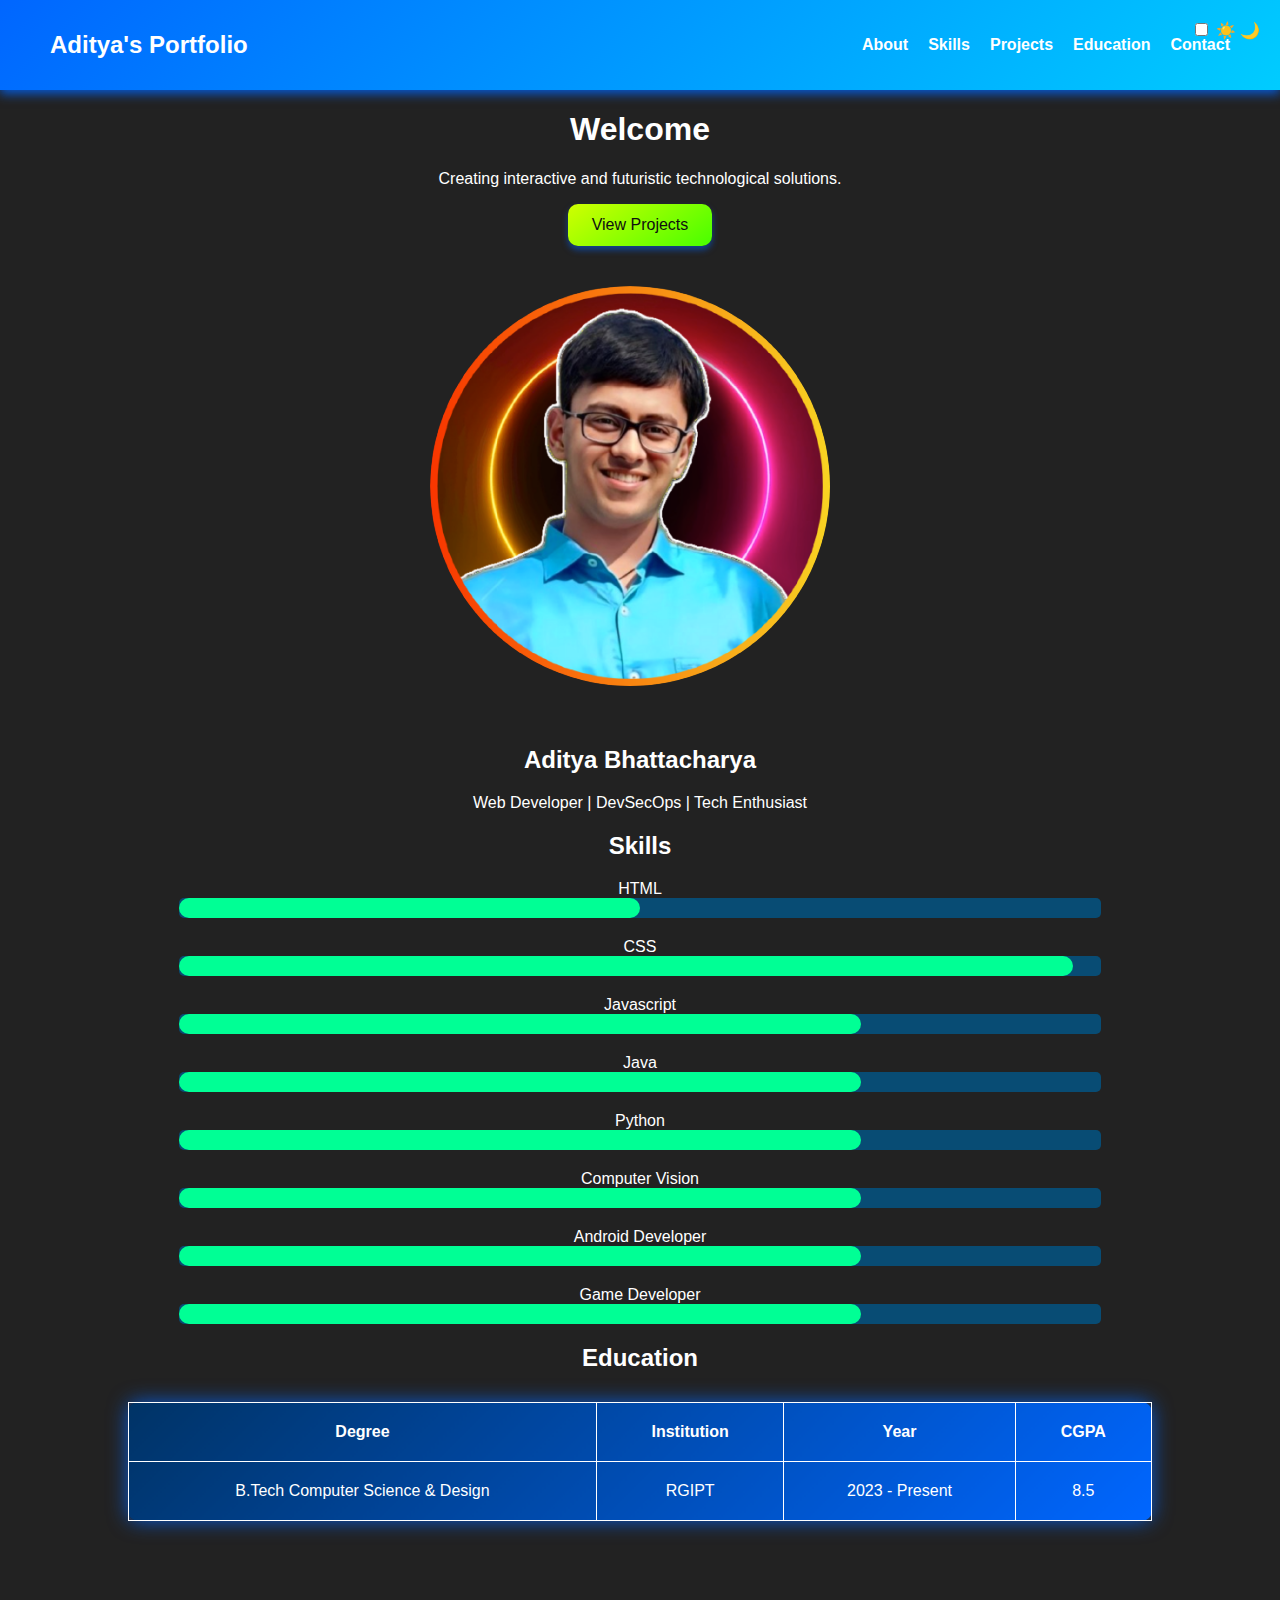
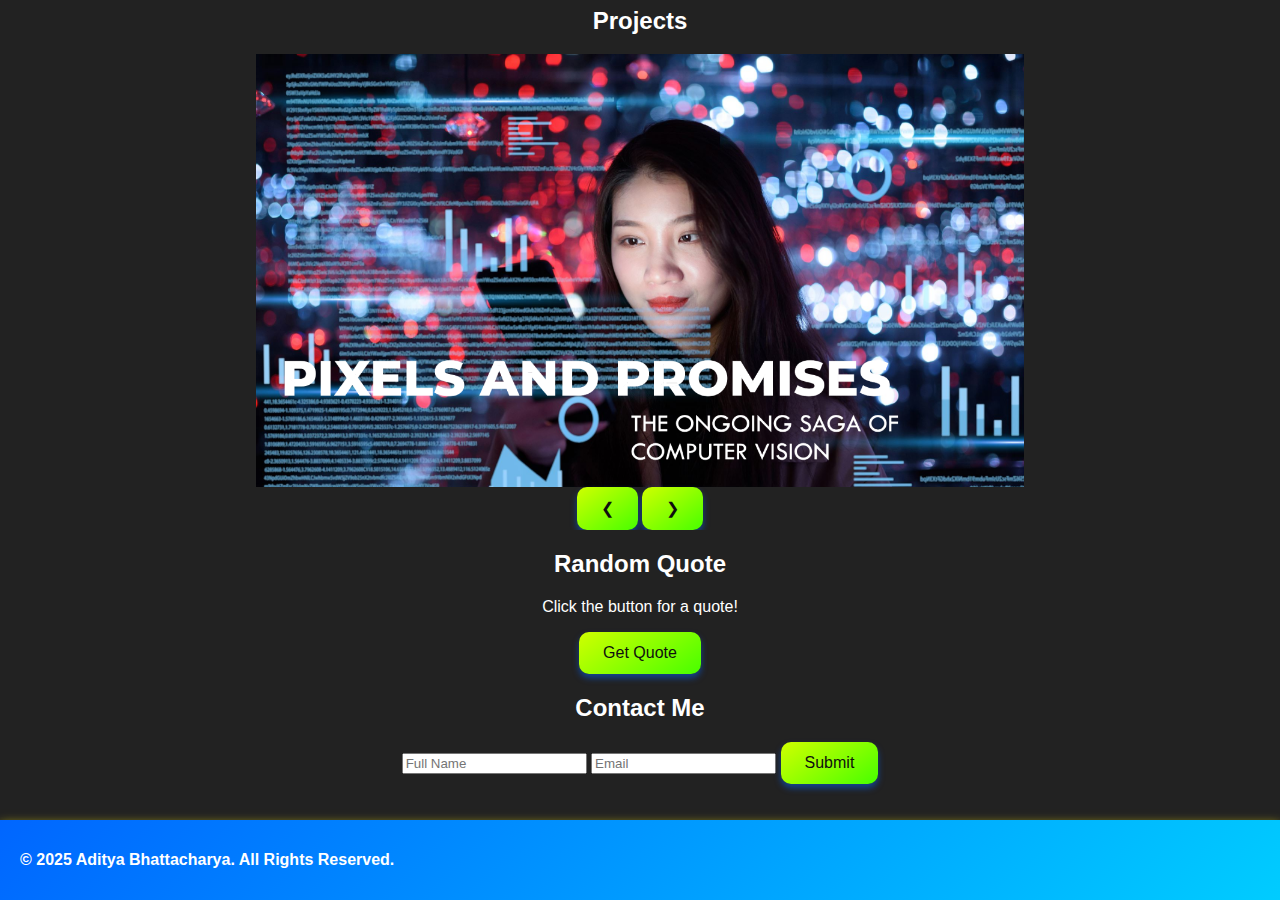
==== index.html @ 72e0d59b "Add files via upload" ====
<!DOCTYPE html>
<html lang="en">

<head>
    <meta charset="UTF-8">
    <meta name="viewport" content="width=device-width, initial-scale=1.0">
    <title>Aditya's Portfolio</title>
    <link rel="stylesheet" href="styles.css">
    <style>
        .header {
            background: linear-gradient(135deg, #0066ff, #00ccff);
            color: white;
            padding: 20px 50px;
            display: flex;
            justify-content: space-between;
            align-items: center;
            box-shadow: 0 4px 10px rgba(0, 102, 255, 0.8);
        }

        .logo {
            font-size: 24px;
            font-weight: bold;
        }

        .nav-links {
            display: flex;
            list-style-type: none;
        }

        .nav-links li {
            margin-left: 20px;
        }

        .nav-links a {
            color: white;
            text-decoration: none;
            font-weight: bold;
        }
    </style>
</head>

<body class="dark-mode">
    <!-- Dark Mode Toggle -->
    <div class="dark-mode-toggle">
        <input type="checkbox" id="dark-mode-toggle">
        <label for="dark-mode-toggle" class="toggle-label">
            <span class="toggle-icon sun">☀️</span>
            <span class="toggle-icon moon">🌙</span>
        </label>
    </div>

    <!-- Header -->
    <header class="header">
        <div class="logo">Aditya's Portfolio</div>
        <nav>
            <ul class="nav-links">
                <li><a href="#about">About</a></li>
                <li><a href="#skills">Skills</a></li>
                <li><a href="#projects">Projects</a></li>
                <li><a href="#education">Education</a></li>
                <li><a href="#contact">Contact</a></li>
            </ul>
        </nav>
    </header>

    <!-- Hero Section -->
    <section id="hero">
        <h1 id="intro-text"></h1>
        <p>Creating interactive and futuristic technological solutions.</p>
        <button class="cta">View Projects</button>
    </section>

    <!-- Profile Section -->
    <section id="profile">
        <div class="profile-container">
            <img src="assets/dp.png" alt="Profile Picture" class="profile-img">
        </div>
        <h2>Aditya Bhattacharya</h2>
        <p>Web Developer | DevSecOps | Tech Enthusiast</p>
    </section>

    <!-- Skills Section -->
    <section id="skills">
        <h2>Skills</h2>
        <div class="skill">
            <span>HTML</span>
            <div class="progress">
                <div class="progress-bar" style="width: 50%;"></div>
            </div>
        </div>
        <div class="skill">
            <span>CSS</span>
            <div class="progress">
                <div class="progress-bar" style="width: 97%;"></div>
            </div>
        </div>
        <div class="skill">
            <span>Javascript</span>
            <div class="progress">
                <div class="progress-bar" style="width: 74%;"></div>
            </div>
        </div>
        <div class="skill">
            <span>Java</span>
            <div class="progress">
                <div class="progress-bar" style="width: 74%;"></div>
            </div>
        </div>
        <div class="skill">
            <span>Python</span>
            <div class="progress">
                <div class="progress-bar" style="width: 74%;"></div>
            </div>
        </div>
        <div class="skill">
            <span>Computer Vision</span>
            <div class="progress">
                <div class="progress-bar" style="width: 74%;"></div>
            </div>
        </div>
        <div class="skill">
            <span>Android Developer</span>
            <div class="progress">
                <div class="progress-bar" style="width: 74%;"></div>
            </div>
        </div>
        <div class="skill">
            <span>Game Developer</span>
            <div class="progress">
                <div class="progress-bar" style="width: 74%;"></div>
            </div>
        </div>
    </section>

    <!-- Education Section -->
    <section id="education">
        <h2>Education</h2>
        <table>
            <tr>
                <th>Degree</th>
                <th>Institution</th>
                <th>Year</th>
                <th>CGPA</th>
            </tr>
            <tr>
                <td>B.Tech Computer Science & Design</td>
                <td>RGIPT</td>
                <td>2023 - Present</td>
                <td>8.5</td>
            </tr>
        </table>
    </section>
<br><br>
    <!-- Projects Section -->
    <section class="carousel-container">
        <h2>Projects</h2>
        <div class="carousel">
            <div class="carousel-inner">
                <img src="assets/slide1.png" class="carousel-item">
                <img src="assets/slide2.png" class="carousel-item">
            </div>
            <button id="prev">❮</button>
            <button id="next">❯</button>
        </div>
    </section>

    <!-- Random Quote Generator -->
    <section id="quote">
        <h2>Random Quote</h2>
        <p id="quote-text">Click the button for a quote!</p>
        <button onclick="generateQuote()">Get Quote</button>
    </section>

    <!-- Contact Section -->
    <section id="contact">
        <h2>Contact Me</h2>
        <form id="contact-form">
            <input type="text" id="name" placeholder="Full Name" required>
            <input type="email" id="email" placeholder="Email" required>
            <button type="submit">Submit</button>
        </form>
    </section>
        <br>
        <br>
    <!-- Footer -->
    <footer>
        <p>© 2025 Aditya Bhattacharya. All Rights Reserved.</p>
    </footer>

    <script src="script.js"></script>
</body>

</html>
---- styles.css ----
/* Global Styles */
body {
  font-family: 'Arial', sans-serif;
  background-color: #0d0d0d;
  color: white;
  text-align: center;
  margin: 0;
  padding: 0;
  transition: background 0.5s, color 0.5s;
  /* cursor: none; Hide default cursor */
}

/* Custom Mouse Pointer - Star Effect
.cursor {
  width: 20px;
  height: 20px;
  background: url('assets/star.jpg') ;
  background-size: contain;
  position: fixed;
  pointer-events: none;
  transform: translate(-50%, -50%);
  transition: transform 0.1s linear;
  z-index: 10000;
} */

/* Vibrant Header & Footer */
footer {
  background: linear-gradient(135deg, #0066ff, #00ccff);
  color: white;
  padding: 20px;
  text-align: center;
  font-weight: bold;
  box-shadow: 0 4px 10px rgba(255, 238, 0, 0.8);
  display: flex;
  justify-content: space-between;
  align-items: center;
  padding: 15px 20px;
  border-radius: 80;
}


    

/* Profile Section with Revolving Ring */
.profile-container {
  position: relative;
  display: flex;
  align-items: center;
  justify-content: center;
  flex-direction: row;
  padding: 40px;
}

.profile-img {
  width: 400px;
  height: 400px;
  border-radius: 50%;
  position: relative;
  animation: ring-spin 5s linear infinite;
  margin-right: 20px;
}

@keyframes ring-spin {
  0% { box-shadow: 0 0 80px #00ccff; }
  20% { box-shadow: 0 0 80px #ff0000; }
  40% { box-shadow: 0 0 80px #eeff00; }
  60% { box-shadow: 0 0 80px #33ff00; }
  80% { box-shadow: 0 0 80px #ff00bf; }
  100% { box-shadow: 0 0 80px #9900ff; }
}

.bio {
  text-align: center;
  font-size: 1.2em;
  max-width: 50%;
}

/* Skills Section - Bar Type with Progressive Effect */
.skill {
  display: flex;
  flex-direction: column;
  align-items: center;
  width: 60%;
  margin: 20px auto;
}

.progress-container {
  width: 80%;
  background-color: #e90303;
  border-radius: 20px;
  padding: 25px;
  margin-top: 18px;
}

.progress-bar {
  height: 25px;
  background: linear-gradient(90deg, #0066ff, #00ccff);
  border-radius: 20px;
  width: 10;
  animation: fill-progress 2s ease-in-out forwards;
}

@keyframes fill-progress {
  from { width: 0; }
  to { width: 80%; }
}

/* Education Table Centered with Padding & Glow Effect */
table {
  width: 80%;
  margin: 30px auto;
  border-collapse: collapse;
  background: linear-gradient(135deg, #003366, #0066ff);
  color: white;
  padding: 20px;
  border-radius: 10px;
  box-shadow: 0 0 20px rgba(0, 102, 255, 0.8);
  text-align: center;
}

th, td {
  padding: 20px;
  border: 1px solid #fff;
}

/* Auto Carousel */
.carousel-container {
  position: relative;
  overflow: hidden;
  width: 60%;
  margin: auto;
  border-radius: 5px;
}

.carousel-inner {
  display: flex;
  transition: transform 0.5s ease-in-out;
}

.carousel-item {
  min-width: 100%;
  transition: transform 0.5s ease-in-out;
}

@keyframes slide {
  0% { transform: translateX(0); }
  33% { transform: translateX(-100%); }
  66% { transform: translateX(-200%); }
  100% { transform: translateX(0); }
}

.carousel-inner {
  animation: slide 9s infinite;
}

/* Buttons - Rounded & 3D Effect */
button {
  background: linear-gradient(145deg, #d0ff00, #48ff00);
  color: rgb(15, 15, 15);
  padding: 12px 24px;
  border: none;
  border-radius: 10px;
  box-shadow: 0 4px 6px rgba(0, 102, 255, 0.5);
  cursor: pointer;
  transition: all 0.3s ease;
  font-size: 1rem;
}

button:hover {
  transform: translateY(-2px);
  box-shadow: 0 6px 10px rgba(0, 102, 255, 0.8);
}

/* Dark Mode Toggle */
.dark-mode-toggle {
  position: fixed;
  top: 20px;
  right: 20px;
}

.dark-mode {
  background-color: #222;
  color: #fff;
}

.light-mode {
  background-color: #f5f5f5;
  color: #ffffff;
}

/* Skills */
.skill {
  width: 80%;
  margin: 20px auto;
}

.progress {
  width: 90%;
  background: rgb(8, 76, 116);
  height: 20px;
  border-radius: 5px;
}

.progress-bar {
  height: 20px;
  background: rgb(0, 255, 149);
}
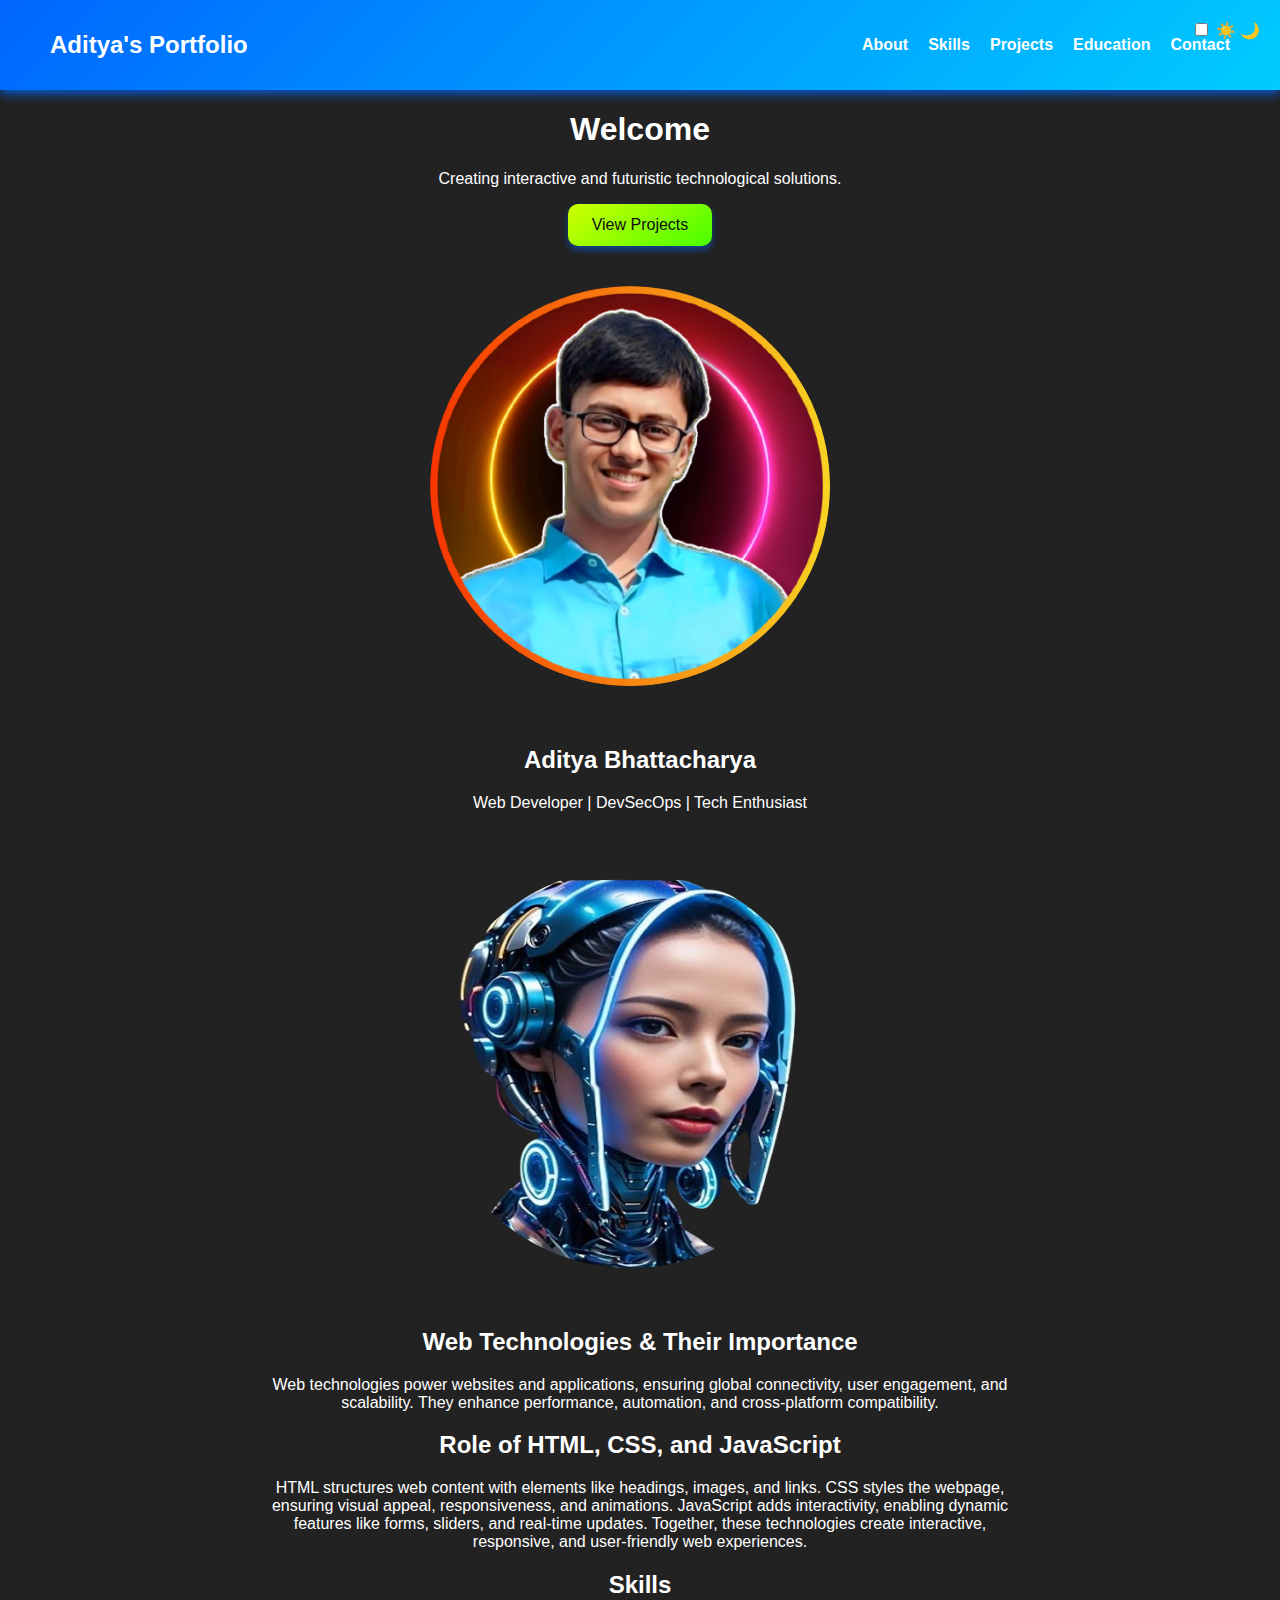
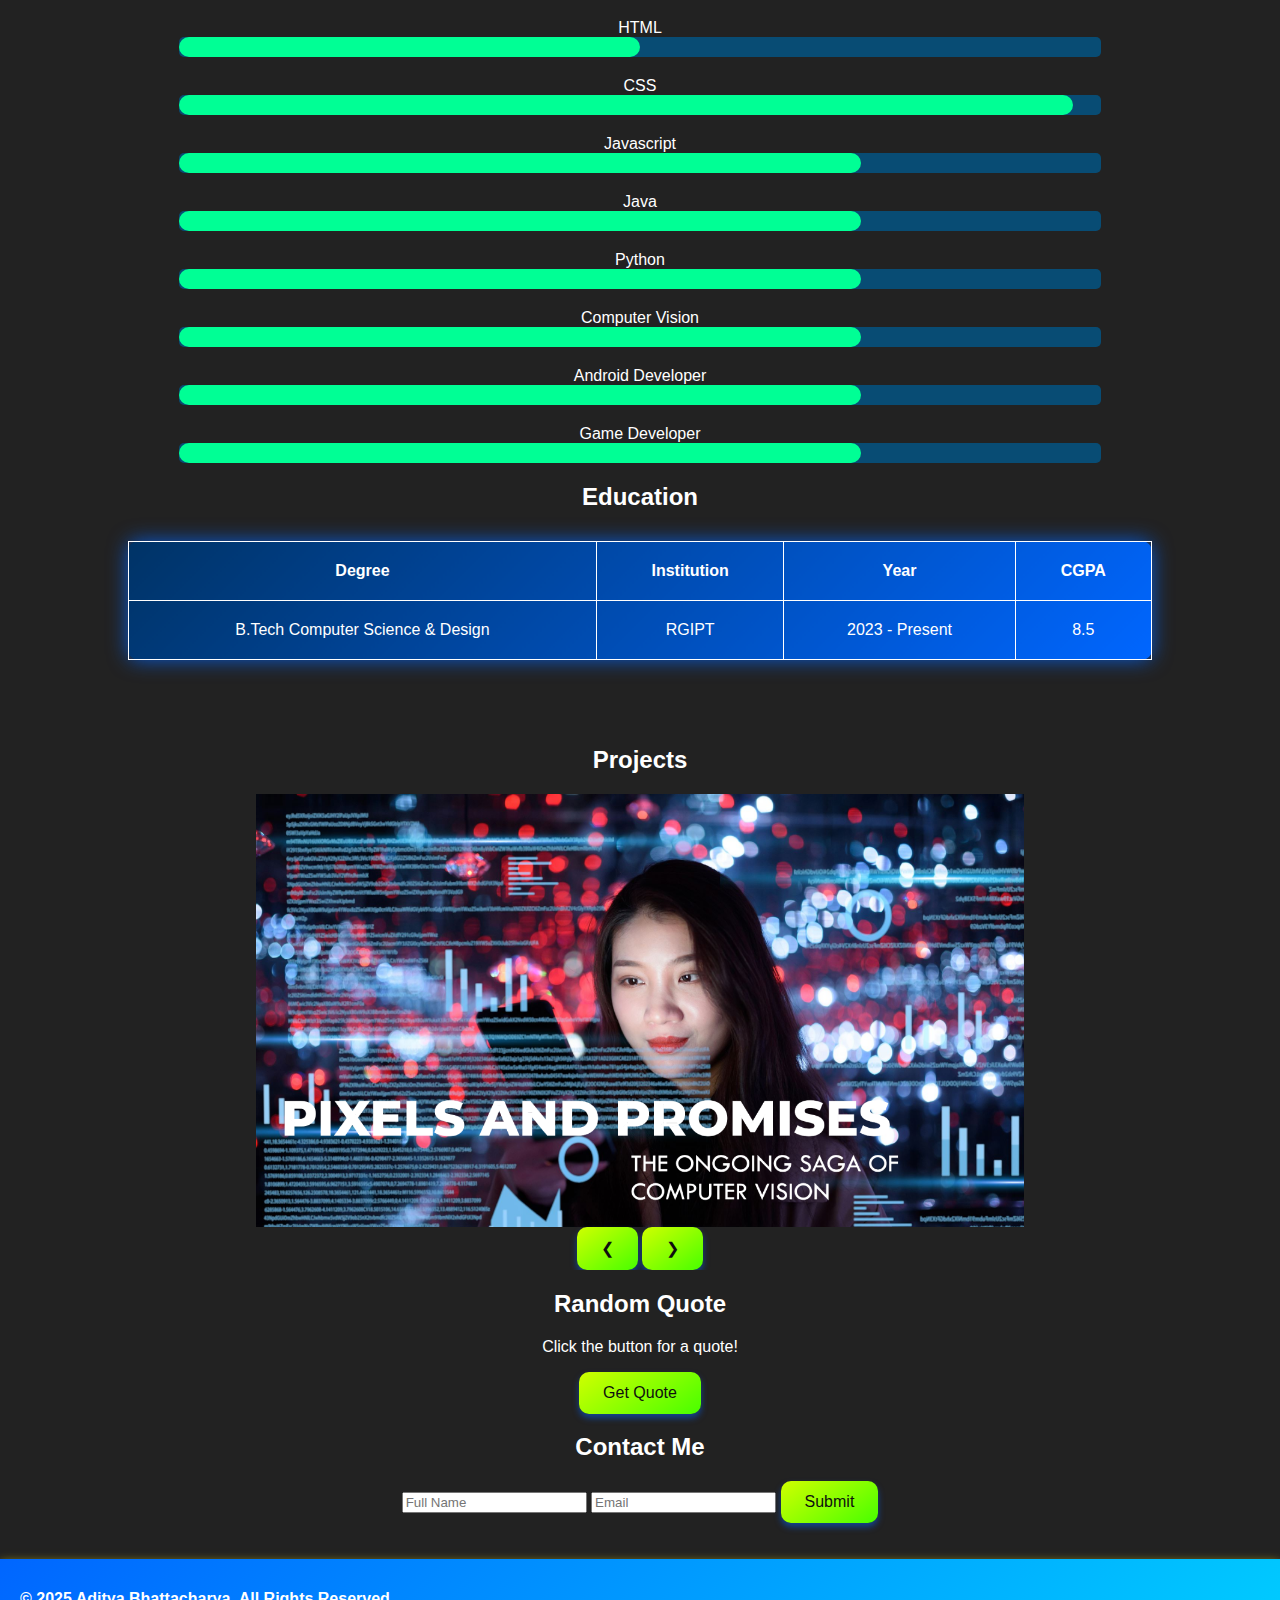
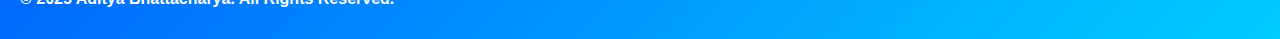
==== commit 470bfb06: "Update index.html" ====
--- a/index.html
+++ b/index.html
@@ -36,6 +36,12 @@
             text-decoration: none;
             font-weight: bold;
         }
+
+        .centered-text {
+            width: 60%;
+            margin: 0 auto;
+            text-align: center;
+        }
     </style>
 </head>
 
@@ -77,6 +83,23 @@
         </div>
         <h2>Aditya Bhattacharya</h2>
         <p>Web Developer | DevSecOps | Tech Enthusiast</p>
+    </section>
+
+     <!-- Web Technology -->
+     <section id="profile">
+        <div class="profile-container">
+            <img src="assets/slide3.png" alt="Web Technologies" class="profile-img">
+        </div>
+        <div class="centered-text">
+            <h2>Web Technologies & Their Importance</h2>
+            <p>Web technologies power websites and applications, ensuring global connectivity, user engagement, and scalability. They enhance performance, automation, and cross-platform compatibility.</p>
+
+            <h2>Role of HTML, CSS, and JavaScript</h2>
+            <p>HTML structures web content with elements like headings, images, and links.
+            CSS styles the webpage, ensuring visual appeal, responsiveness, and animations.
+            JavaScript adds interactivity, enabling dynamic features like forms, sliders, and real-time updates.
+            Together, these technologies create interactive, responsive, and user-friendly web experiences.</p>
+        </div>
     </section>
 
     <!-- Skills Section -->
